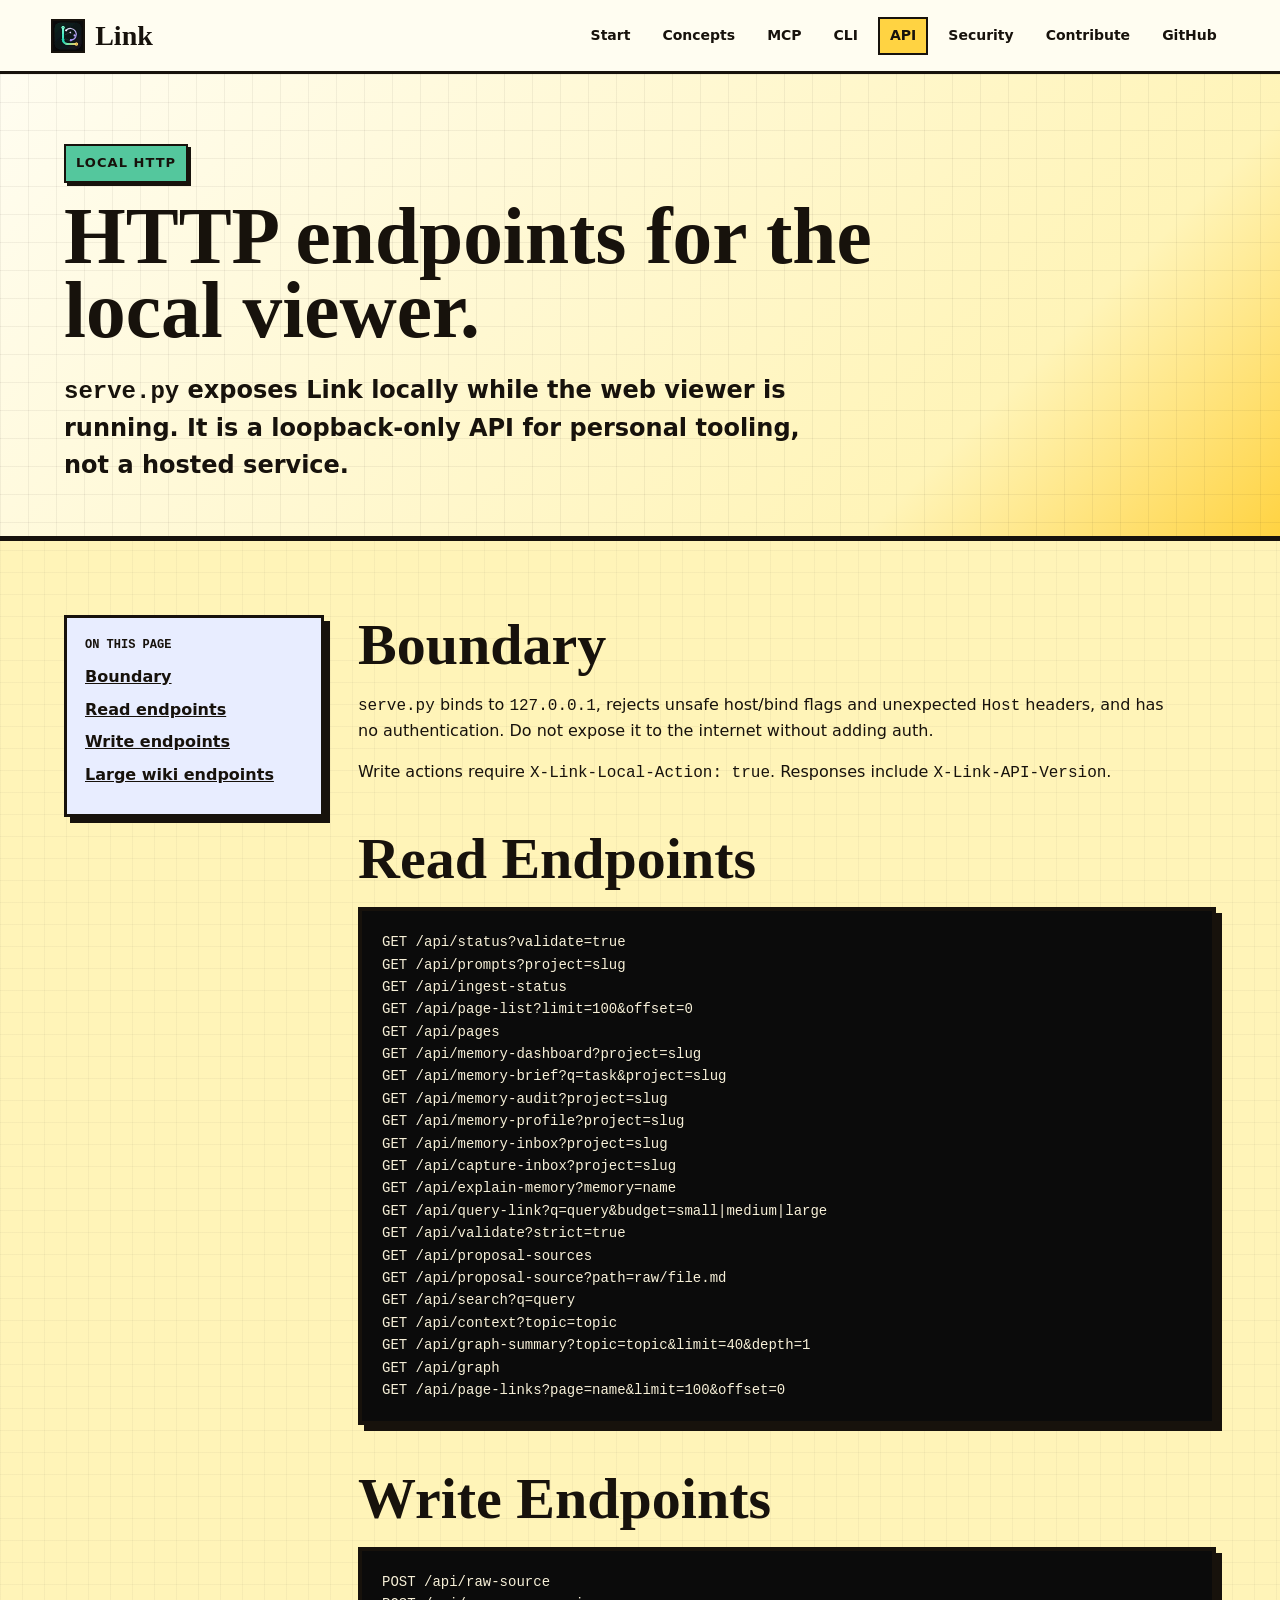
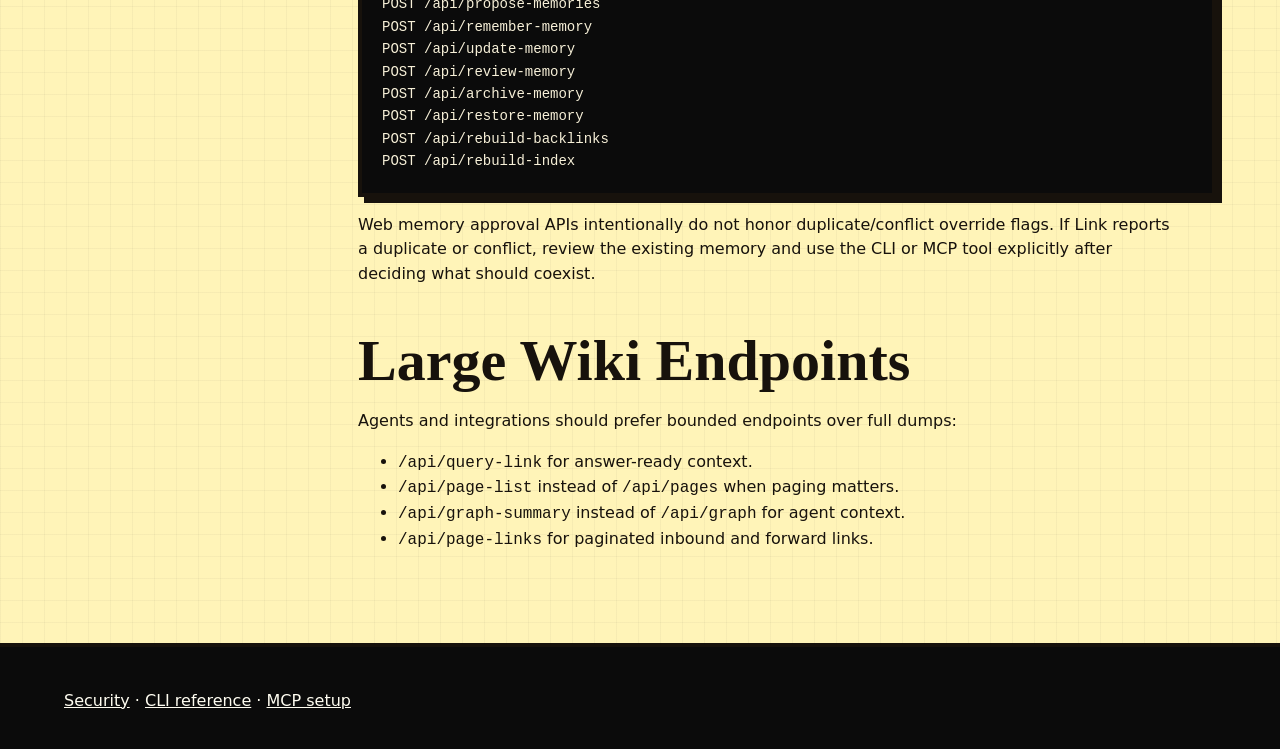
==== docs/api.html @ 71dd50f1 "Prefer numeric loopback URLs" ====
<!doctype html>
<html lang="en">
<head>
  <meta charset="utf-8">
  <meta name="viewport" content="width=device-width, initial-scale=1">
  <meta name="description" content="Link local HTTP API reference for status, ingest, query, memory, graph, validation, and maintenance endpoints.">
  <title>Link - HTTP API</title>
  <link rel="stylesheet" href="assets/site.css">
</head>
<body>
  <nav class="site-nav" aria-label="Main">
    <a class="brand" href="index.html"><img src="assets/logo.svg" alt="">Link</a>
    <div class="nav-links">
      <a href="getting-started.html">Start</a>
      <a href="concepts.html">Concepts</a>
      <a href="mcp.html">MCP</a>
      <a href="cli.html">CLI</a>
      <a href="api.html" aria-current="page">API</a>
      <a href="security.html">Security</a>
      <a href="contributing.html">Contribute</a>
      <a href="https://github.com/gowtham0992/link">GitHub</a>
    </div>
  </nav>

  <header class="page-hero">
    <div class="hero-inner">
      <span class="eyebrow">Local HTTP</span>
      <h1>HTTP endpoints for the local viewer.</h1>
      <p><code>serve.py</code> exposes Link locally while the web viewer is running. It is a loopback-only API for personal tooling, not a hosted service.</p>
    </div>
  </header>

  <main class="doc-section">
    <div class="section-inner doc-grid">
      <aside class="toc">
        <strong>On this page</strong>
        <a href="#boundary">Boundary</a>
        <a href="#read">Read endpoints</a>
        <a href="#write">Write endpoints</a>
        <a href="#large">Large wiki endpoints</a>
      </aside>
      <article class="doc-content">
        <h2 id="boundary">Boundary</h2>
        <p><code>serve.py</code> binds to <code>127.0.0.1</code>, rejects unsafe host/bind flags and unexpected <code>Host</code> headers, and has no authentication. Do not expose it to the internet without adding auth.</p>
        <p>Write actions require <code>X-Link-Local-Action: true</code>. Responses include <code>X-Link-API-Version</code>.</p>

        <h2 id="read">Read Endpoints</h2>
        <pre><code>GET /api/status?validate=true
GET /api/prompts?project=slug
GET /api/ingest-status
GET /api/page-list?limit=100&amp;offset=0
GET /api/pages
GET /api/memory-dashboard?project=slug
GET /api/memory-brief?q=task&amp;project=slug
GET /api/memory-audit?project=slug
GET /api/memory-profile?project=slug
GET /api/memory-inbox?project=slug
GET /api/capture-inbox?project=slug
GET /api/explain-memory?memory=name
GET /api/query-link?q=query&amp;budget=small|medium|large
GET /api/validate?strict=true
GET /api/proposal-sources
GET /api/proposal-source?path=raw/file.md
GET /api/search?q=query
GET /api/context?topic=topic
GET /api/graph-summary?topic=topic&amp;limit=40&amp;depth=1
GET /api/graph
GET /api/page-links?page=name&amp;limit=100&amp;offset=0</code></pre>

        <h2 id="write">Write Endpoints</h2>
        <pre><code>POST /api/raw-source
POST /api/propose-memories
POST /api/remember-memory
POST /api/update-memory
POST /api/review-memory
POST /api/archive-memory
POST /api/restore-memory
POST /api/rebuild-backlinks
POST /api/rebuild-index</code></pre>
        <p>Web memory approval APIs intentionally do not honor duplicate/conflict override flags. If Link reports a duplicate or conflict, review the existing memory and use the CLI or MCP tool explicitly after deciding what should coexist.</p>

        <h2 id="large">Large Wiki Endpoints</h2>
        <p>Agents and integrations should prefer bounded endpoints over full dumps:</p>
        <ul>
          <li><code>/api/query-link</code> for answer-ready context.</li>
          <li><code>/api/page-list</code> instead of <code>/api/pages</code> when paging matters.</li>
          <li><code>/api/graph-summary</code> instead of <code>/api/graph</code> for agent context.</li>
          <li><code>/api/page-links</code> for paginated inbound and forward links.</li>
        </ul>
      </article>
    </div>
  </main>

  <footer>
    <div class="section-inner"><a href="security.html">Security</a> · <a href="cli.html">CLI reference</a> · <a href="mcp.html">MCP setup</a></div>
  </footer>
</body>
</html>
---- docs/assets/site.css ----
:root {
  color-scheme: light;
  --paper: #fff4b8;
  --paper-2: #fffdf1;
  --ink: #17120c;
  --muted: #5f5549;
  --border: #17120c;
  --green: #54c79d;
  --blue: #5b8cff;
  --red: #ff6d5f;
  --purple: #a87cff;
  --yellow: #ffd342;
  --black: #0b0b0b;
  --shadow: 6px 6px 0 var(--border);
  font-family: ui-sans-serif, system-ui, -apple-system, BlinkMacSystemFont, "Segoe UI", sans-serif;
}

* { box-sizing: border-box; }
html { scroll-behavior: smooth; }
body {
  margin: 0;
  color: var(--ink);
  background:
    linear-gradient(rgba(23, 18, 12, 0.035) 1px, transparent 1px),
    linear-gradient(90deg, rgba(23, 18, 12, 0.035) 1px, transparent 1px),
    var(--paper);
  background-size: 22px 22px;
  line-height: 1.55;
}

a { color: inherit; }

.site-nav {
  position: sticky;
  z-index: 10;
  top: 0;
  display: flex;
  align-items: center;
  justify-content: space-between;
  gap: 24px;
  padding: 14px clamp(18px, 4vw, 54px);
  background: var(--paper-2);
  border-bottom: 3px solid var(--border);
}

.brand {
  display: flex;
  align-items: center;
  gap: 10px;
  font-family: Georgia, serif;
  font-size: 28px;
  font-weight: 800;
  letter-spacing: 0;
  text-decoration: none;
  white-space: nowrap;
}

.brand img {
  width: 34px;
  height: 34px;
  border: 2px solid var(--border);
  background: var(--black);
}

.nav-links {
  display: flex;
  align-items: center;
  flex-wrap: wrap;
  gap: 8px;
  color: var(--ink);
  font-size: 14px;
  font-weight: 800;
}

.nav-links a {
  padding: 6px 10px;
  border: 2px solid transparent;
  text-decoration: none;
}

.nav-links a:hover,
.nav-links a[aria-current="page"] {
  background: var(--yellow);
  border-color: var(--border);
}

.hero {
  position: relative;
  overflow: hidden;
  min-height: 88vh;
  display: grid;
  align-items: end;
  padding: 74px clamp(20px, 5vw, 72px) 46px;
  background:
    linear-gradient(rgba(23, 18, 12, 0.055) 1px, transparent 1px),
    linear-gradient(90deg, rgba(23, 18, 12, 0.055) 1px, transparent 1px),
    linear-gradient(135deg, #fff9d1 0%, #fff4b8 58%, #ffd342 100%);
  background-size: 28px 28px, 28px 28px, auto;
  border-bottom: 5px solid var(--border);
}

.hero-copy {
  position: relative;
  z-index: 1;
  max-width: 960px;
}

.page-hero {
  padding: 70px clamp(20px, 5vw, 72px) 52px;
  border-bottom: 5px solid var(--border);
  background:
    linear-gradient(rgba(23, 18, 12, 0.055) 1px, transparent 1px),
    linear-gradient(90deg, rgba(23, 18, 12, 0.055) 1px, transparent 1px),
    linear-gradient(135deg, #fffdf1 0%, #fff4b8 76%, #ffd342 100%);
  background-size: 28px 28px, 28px 28px, auto;
}

.hero-inner,
.section-inner {
  max-width: 1160px;
  margin: 0 auto;
}

.eyebrow,
.section-kicker {
  display: inline-flex;
  align-items: center;
  gap: 8px;
  margin: 0 0 16px;
  padding: 7px 10px;
  background: var(--green);
  border: 2px solid var(--border);
  color: var(--ink);
  font-size: 13px;
  font-weight: 900;
  text-transform: uppercase;
  letter-spacing: 0.08em;
  box-shadow: 3px 3px 0 var(--border);
}

.section-kicker {
  background: var(--black);
  color: var(--paper-2);
  font-family: "SFMono-Regular", Consolas, monospace;
  font-size: 12px;
}

h1,
h2 {
  margin: 0;
  font-family: Georgia, "Times New Roman", serif;
  letter-spacing: 0;
}

h1 {
  max-width: 900px;
  font-size: clamp(46px, 6.2vw, 84px);
  line-height: 0.94;
}

h2 {
  max-width: 820px;
  margin-bottom: 18px;
  font-size: clamp(32px, 5vw, 58px);
  line-height: 1.03;
}

h3 {
  margin: 0 0 10px;
  font-size: 19px;
}

.hero p,
.page-hero p {
  max-width: 760px;
  margin: 24px 0 0;
  color: var(--ink);
  font-size: clamp(18px, 2vw, 24px);
  font-weight: 650;
}

.lead {
  max-width: 780px;
  margin: 0;
  color: var(--muted);
  font-size: 19px;
  font-weight: 560;
}

.hero-notes,
.actions {
  display: flex;
  flex-wrap: wrap;
  gap: 8px;
  margin: 22px 0 0;
  padding: 0;
  list-style: none;
}

.hero-notes li,
.chip {
  padding: 7px 10px;
  background: var(--paper-2);
  border: 2px solid var(--border);
  font-family: "SFMono-Regular", Consolas, monospace;
  font-size: 13px;
  font-weight: 800;
}

.actions {
  gap: 12px;
  margin-top: 28px;
}

.button {
  display: inline-flex;
  align-items: center;
  justify-content: center;
  min-height: 46px;
  padding: 0 18px;
  border: 3px solid var(--border);
  background: var(--paper-2);
  color: var(--ink);
  text-decoration: none;
  font-weight: 900;
  box-shadow: 4px 4px 0 var(--border);
  transition: transform 120ms ease, box-shadow 120ms ease;
}

.button:hover {
  transform: translate(2px, 2px);
  box-shadow: 2px 2px 0 var(--border);
}

.button.primary {
  background: var(--yellow);
  border-color: var(--border);
  color: var(--ink);
}

main { background: transparent; }

section,
.doc-section {
  scroll-margin-top: 82px;
  padding: 74px clamp(20px, 5vw, 72px);
  border-bottom: 4px solid var(--border);
}

section:nth-child(2n),
.doc-section.alt { background: var(--paper-2); }

.grid {
  display: grid;
  grid-template-columns: repeat(3, minmax(0, 1fr));
  gap: 16px;
  margin-top: 34px;
}

.feature,
.panel {
  min-height: 198px;
  padding: 20px;
  border: 3px solid var(--border);
  background: var(--paper-2);
  box-shadow: var(--shadow);
}

.feature:nth-child(3n + 1) { background: #dff8ef; }
.feature:nth-child(3n + 2) { background: #e8edff; }
.feature:nth-child(3n + 3) { background: #ffe1dc; }

.feature p,
.panel p,
.panel li {
  color: var(--ink);
  font-size: 15px;
}

.flow {
  display: grid;
  grid-template-columns: 0.9fr 1.1fr;
  gap: 30px;
  align-items: center;
  margin-top: 34px;
}

.screenshot-row {
  display: grid;
  grid-template-columns: repeat(2, minmax(0, 1fr));
  gap: 22px;
  margin-top: 34px;
}

.flow img,
.screenshot-row img {
  width: 100%;
  display: block;
  border: 4px solid var(--border);
  background: var(--black);
  box-shadow: var(--shadow);
}

.screenshot-card {
  margin: 0;
  padding: 12px;
  border: 3px solid var(--border);
  background: var(--paper-2);
  box-shadow: var(--shadow);
}

.screenshot-card img {
  width: 100%;
  display: block;
  border-width: 3px;
  box-shadow: none;
}

figcaption {
  margin-top: 10px;
  font-family: "SFMono-Regular", Consolas, monospace;
  font-size: 12px;
  font-weight: 800;
  color: var(--muted);
}

pre {
  overflow-x: auto;
  margin: 0;
  padding: 20px;
  background: var(--black);
  border: 4px solid var(--border);
  color: #f7f0d8;
  font-size: 14px;
  line-height: 1.6;
  box-shadow: var(--shadow);
}

code { font-family: "SFMono-Regular", Consolas, monospace; }

.compare,
.doc-table {
  display: grid;
  grid-template-columns: repeat(4, minmax(0, 1fr));
  gap: 0;
  margin-top: 34px;
  border: 3px solid var(--border);
  background: var(--border);
  box-shadow: var(--shadow);
}

.compare div,
.doc-table div {
  background: var(--paper-2);
  padding: 18px;
  border-right: 2px solid var(--border);
}

.compare div:last-child,
.doc-table div:last-child { border-right: 0; }

.compare strong,
.doc-table strong {
  display: block;
  margin-bottom: 8px;
  color: var(--red);
  font-family: "SFMono-Regular", Consolas, monospace;
  text-transform: uppercase;
  font-size: 12px;
}

.doc-grid {
  display: grid;
  grid-template-columns: minmax(0, 260px) minmax(0, 1fr);
  gap: 34px;
  align-items: start;
}

.toc {
  position: sticky;
  top: 92px;
  padding: 18px;
  border: 3px solid var(--border);
  background: #e8edff;
  box-shadow: var(--shadow);
}

.toc strong {
  display: block;
  margin-bottom: 10px;
  font-family: "SFMono-Regular", Consolas, monospace;
  font-size: 12px;
  text-transform: uppercase;
}

.toc a {
  display: block;
  margin: 8px 0;
  font-weight: 800;
}

.doc-content {
  min-width: 0;
}

.doc-content h2 {
  margin-top: 44px;
}

.doc-content h2:first-child {
  margin-top: 0;
}

.doc-content p,
.doc-content li {
  max-width: 820px;
}

.callout {
  margin: 24px 0;
  padding: 18px;
  border: 3px solid var(--border);
  background: #dff8ef;
  box-shadow: var(--shadow);
}

.callout strong {
  display: block;
  margin-bottom: 6px;
}

footer {
  padding: 42px clamp(20px, 5vw, 72px);
  color: var(--paper-2);
  background: var(--black);
}

footer a {
  color: var(--paper-2);
}

@media (max-width: 920px) {
  .doc-grid,
  .grid,
  .flow,
  .screenshot-row,
  .compare,
  .doc-table {
    grid-template-columns: 1fr;
  }

  .toc {
    position: static;
  }

  .compare div,
  .doc-table div {
    border-right: 0;
    border-bottom: 2px solid var(--border);
  }

  .compare div:last-child,
  .doc-table div:last-child {
    border-bottom: 0;
  }
}

@media (max-width: 820px) {
  .site-nav {
    position: static;
    align-items: flex-start;
    flex-direction: column;
  }

  .nav-links { gap: 6px; }

  .hero {
    min-height: 78vh;
    padding-top: 48px;
    background:
      linear-gradient(rgba(23, 18, 12, 0.055) 1px, transparent 1px),
      linear-gradient(90deg, rgba(23, 18, 12, 0.055) 1px, transparent 1px),
      linear-gradient(135deg, #fff9d1 0%, #fff4b8 68%, #ffd342 100%);
    background-size: 26px 26px, 26px 26px, auto;
  }
}
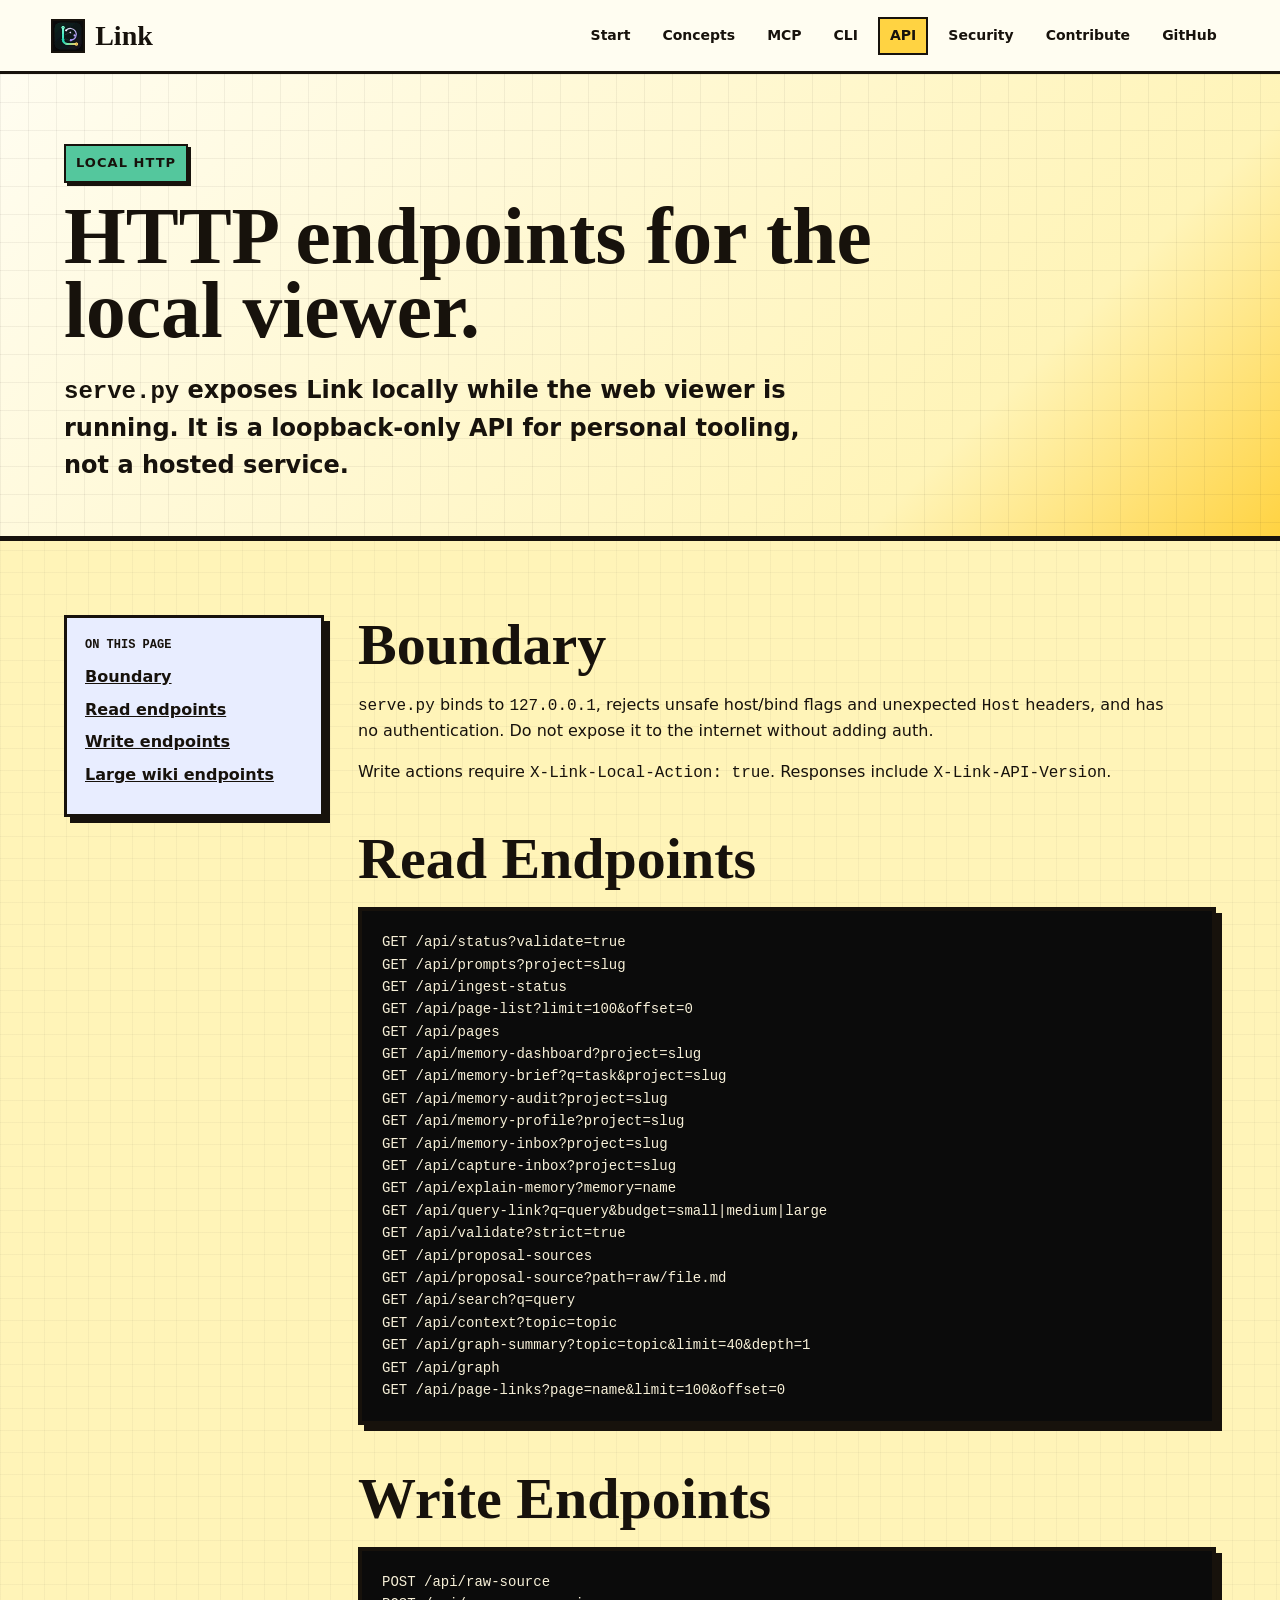
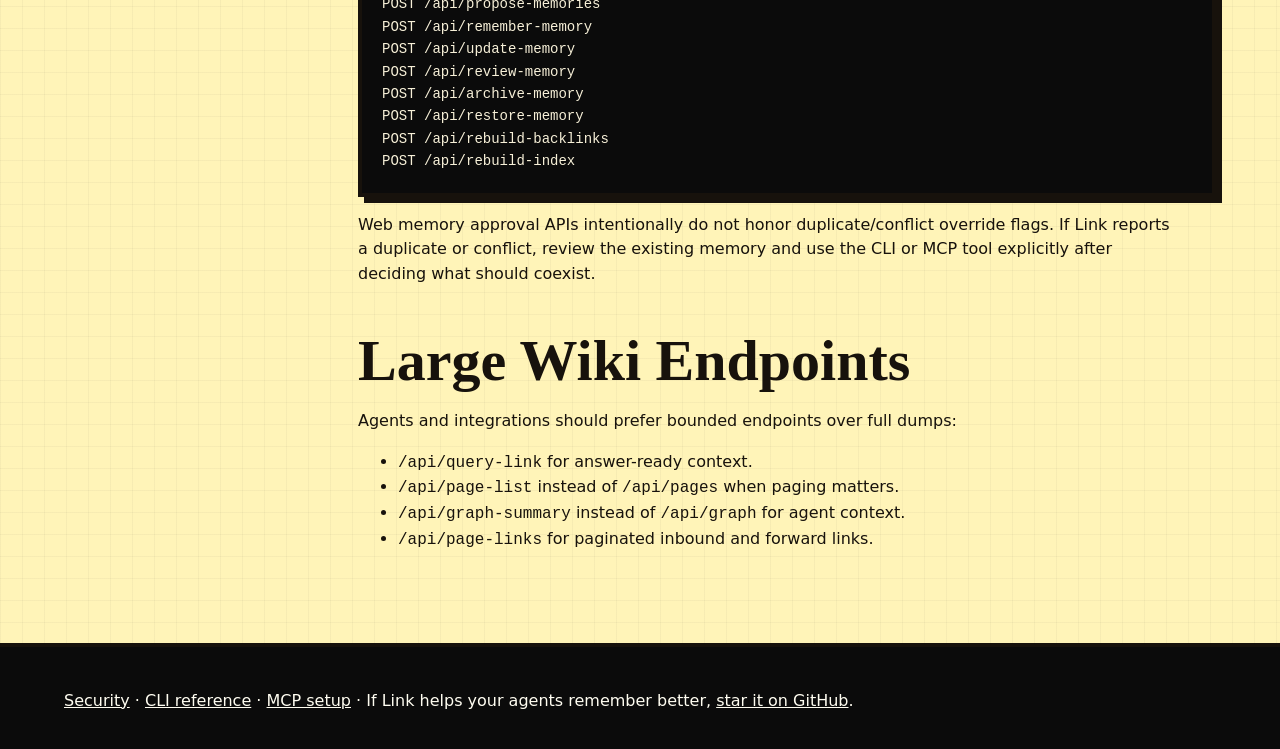
==== commit c3f24bb9: "Add tasteful GitHub star prompts" ====
--- a/docs/api.html
+++ b/docs/api.html
@@ -92,7 +92,7 @@
   </main>
 
   <footer>
-    <div class="section-inner"><a href="security.html">Security</a> · <a href="cli.html">CLI reference</a> · <a href="mcp.html">MCP setup</a></div>
+    <div class="section-inner"><a href="security.html">Security</a> · <a href="cli.html">CLI reference</a> · <a href="mcp.html">MCP setup</a> · If Link helps your agents remember better, <a href="https://github.com/gowtham0992/link">star it on GitHub</a>.</div>
   </footer>
 </body>
 </html>
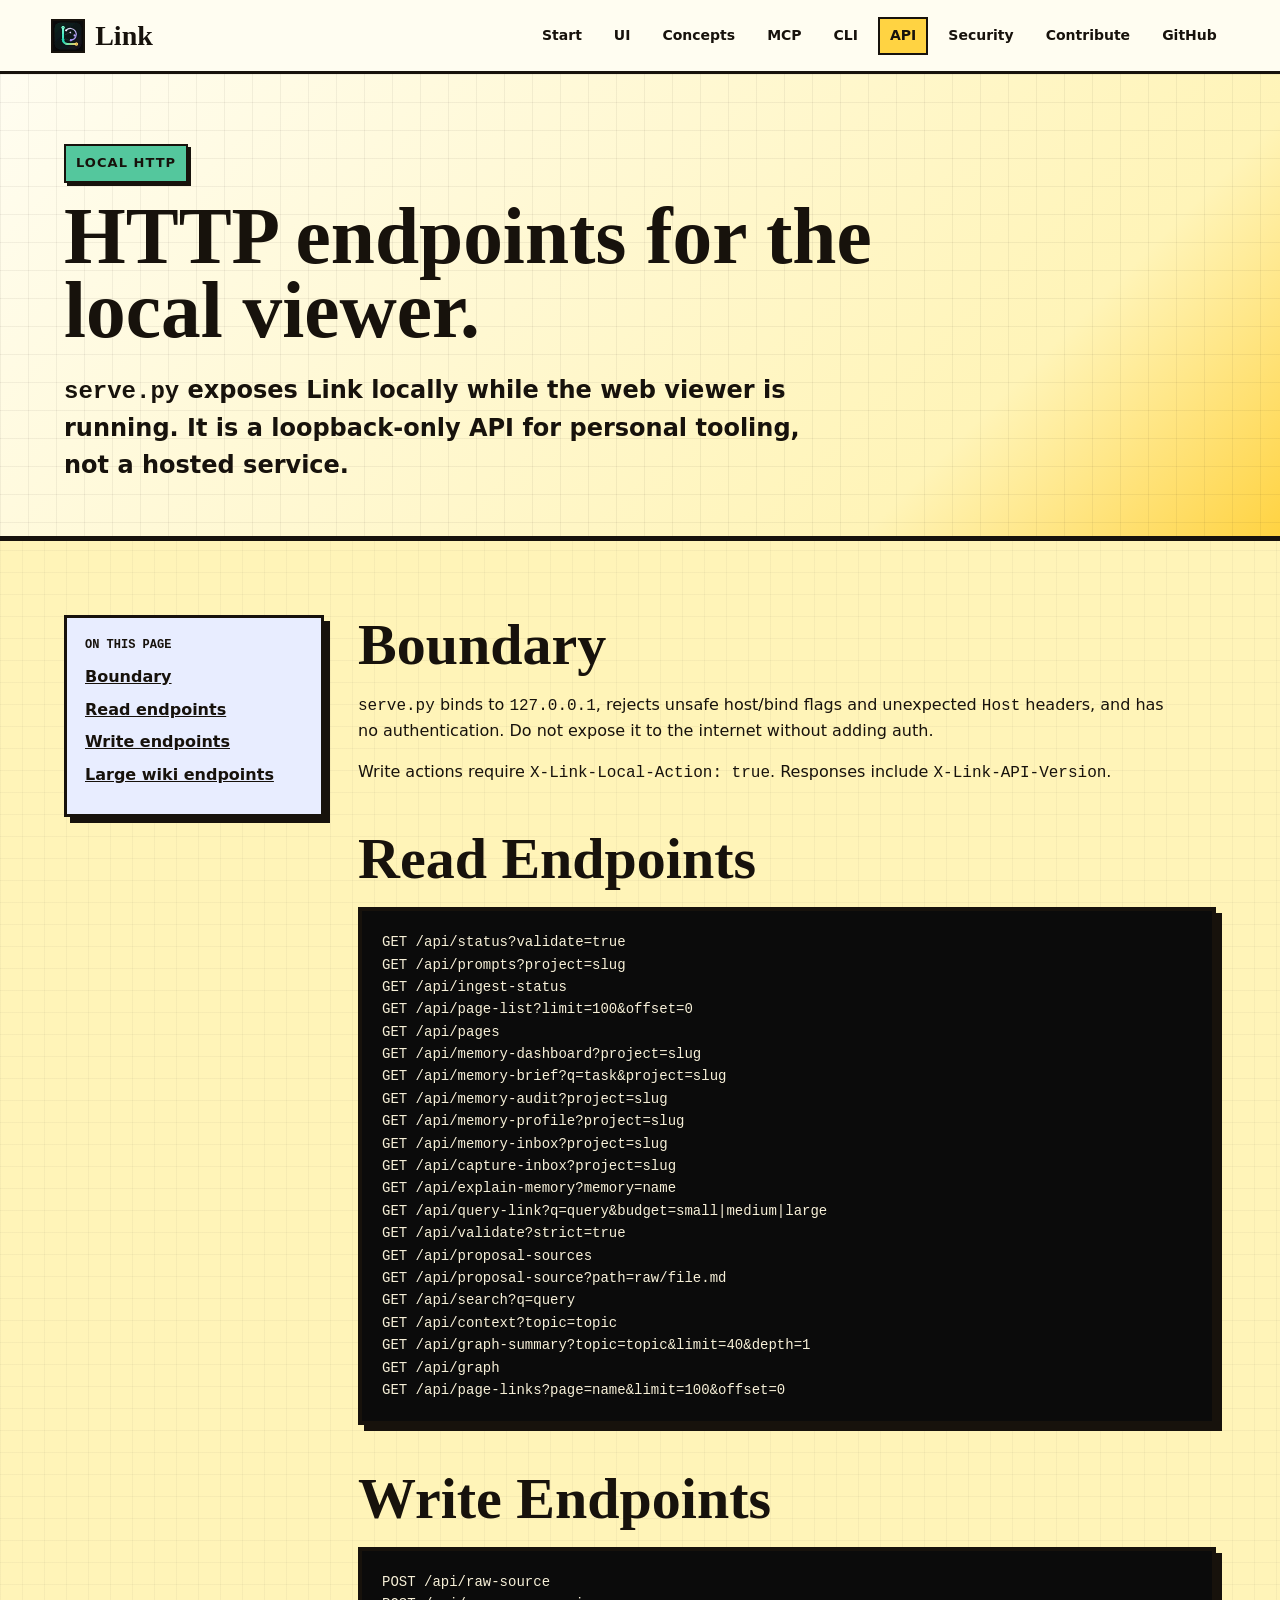
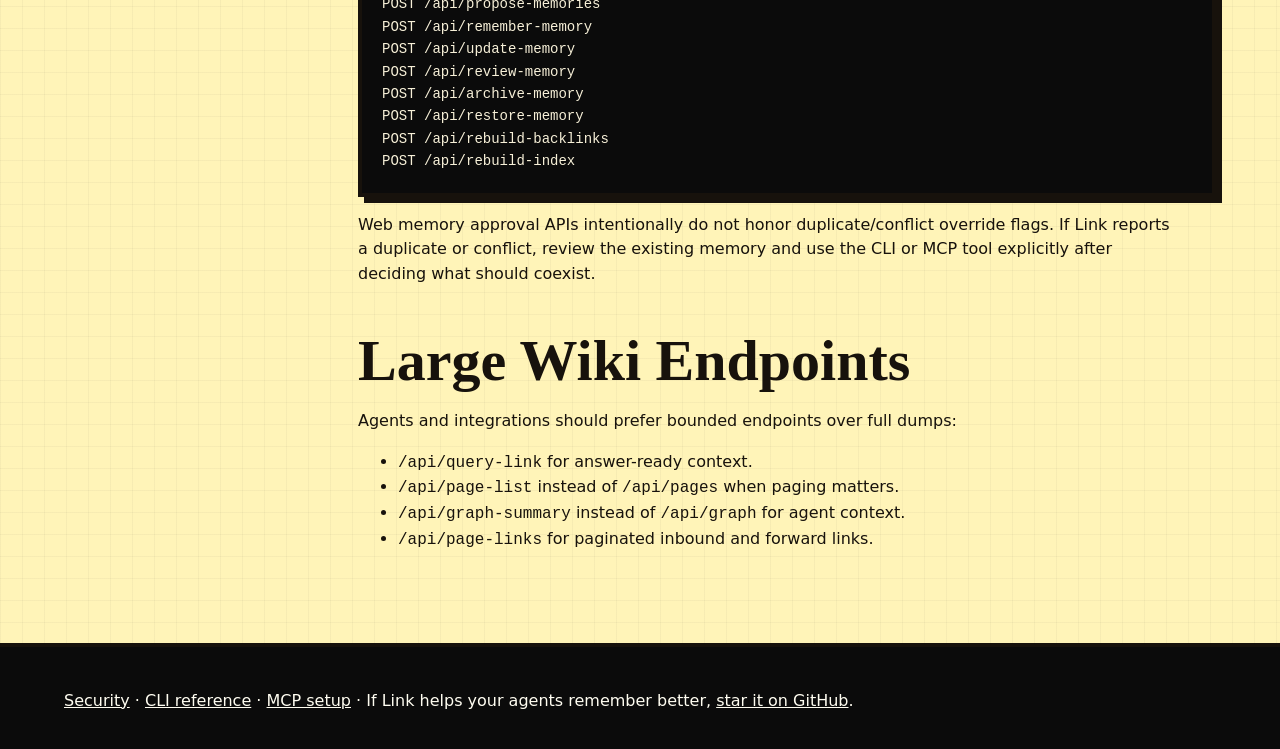
==== commit d170eb20: "Polish product docs and walkthrough media" ====
--- a/docs/api.html
+++ b/docs/api.html
@@ -12,6 +12,7 @@
     <a class="brand" href="index.html"><img src="assets/logo.svg" alt="">Link</a>
     <div class="nav-links">
       <a href="getting-started.html">Start</a>
+      <a href="ui.html">UI</a>
       <a href="concepts.html">Concepts</a>
       <a href="mcp.html">MCP</a>
       <a href="cli.html">CLI</a>
--- a/docs/assets/site.css
+++ b/docs/assets/site.css
@@ -257,6 +257,10 @@
   margin-top: 34px;
 }
 
+.grid.two-up {
+  grid-template-columns: repeat(2, minmax(0, 1fr));
+}
+
 .feature,
 .panel {
   min-height: 198px;
@@ -292,6 +296,37 @@
   margin-top: 34px;
 }
 
+.media-grid {
+  display: grid;
+  grid-template-columns: repeat(3, minmax(0, 1fr));
+  gap: 20px;
+  margin-top: 34px;
+}
+
+.media-card {
+  padding: 12px;
+  border: 3px solid var(--border);
+  background: var(--paper-2);
+  box-shadow: var(--shadow);
+}
+
+.media-card img {
+  width: 100%;
+  display: block;
+  border: 3px solid var(--border);
+  background: var(--black);
+}
+
+.media-card h3 {
+  margin: 16px 8px 8px;
+}
+
+.media-card p {
+  margin: 0 8px 10px;
+  color: var(--ink);
+  font-size: 15px;
+}
+
 .flow img,
 .screenshot-row img {
   width: 100%;
@@ -307,6 +342,7 @@
   border: 3px solid var(--border);
   background: var(--paper-2);
   box-shadow: var(--shadow);
+  overflow: hidden;
 }
 
 .screenshot-card img {
@@ -314,6 +350,15 @@
   display: block;
   border-width: 3px;
   box-shadow: none;
+}
+
+.media-wide {
+  max-width: 900px;
+  margin: 0 0 28px;
+}
+
+.doc-content > .screenshot-card {
+  max-width: 900px;
 }
 
 figcaption {
@@ -442,8 +487,10 @@
 @media (max-width: 920px) {
   .doc-grid,
   .grid,
+  .grid.two-up,
   .flow,
   .screenshot-row,
+  .media-grid,
   .compare,
   .doc-table {
     grid-template-columns: 1fr;
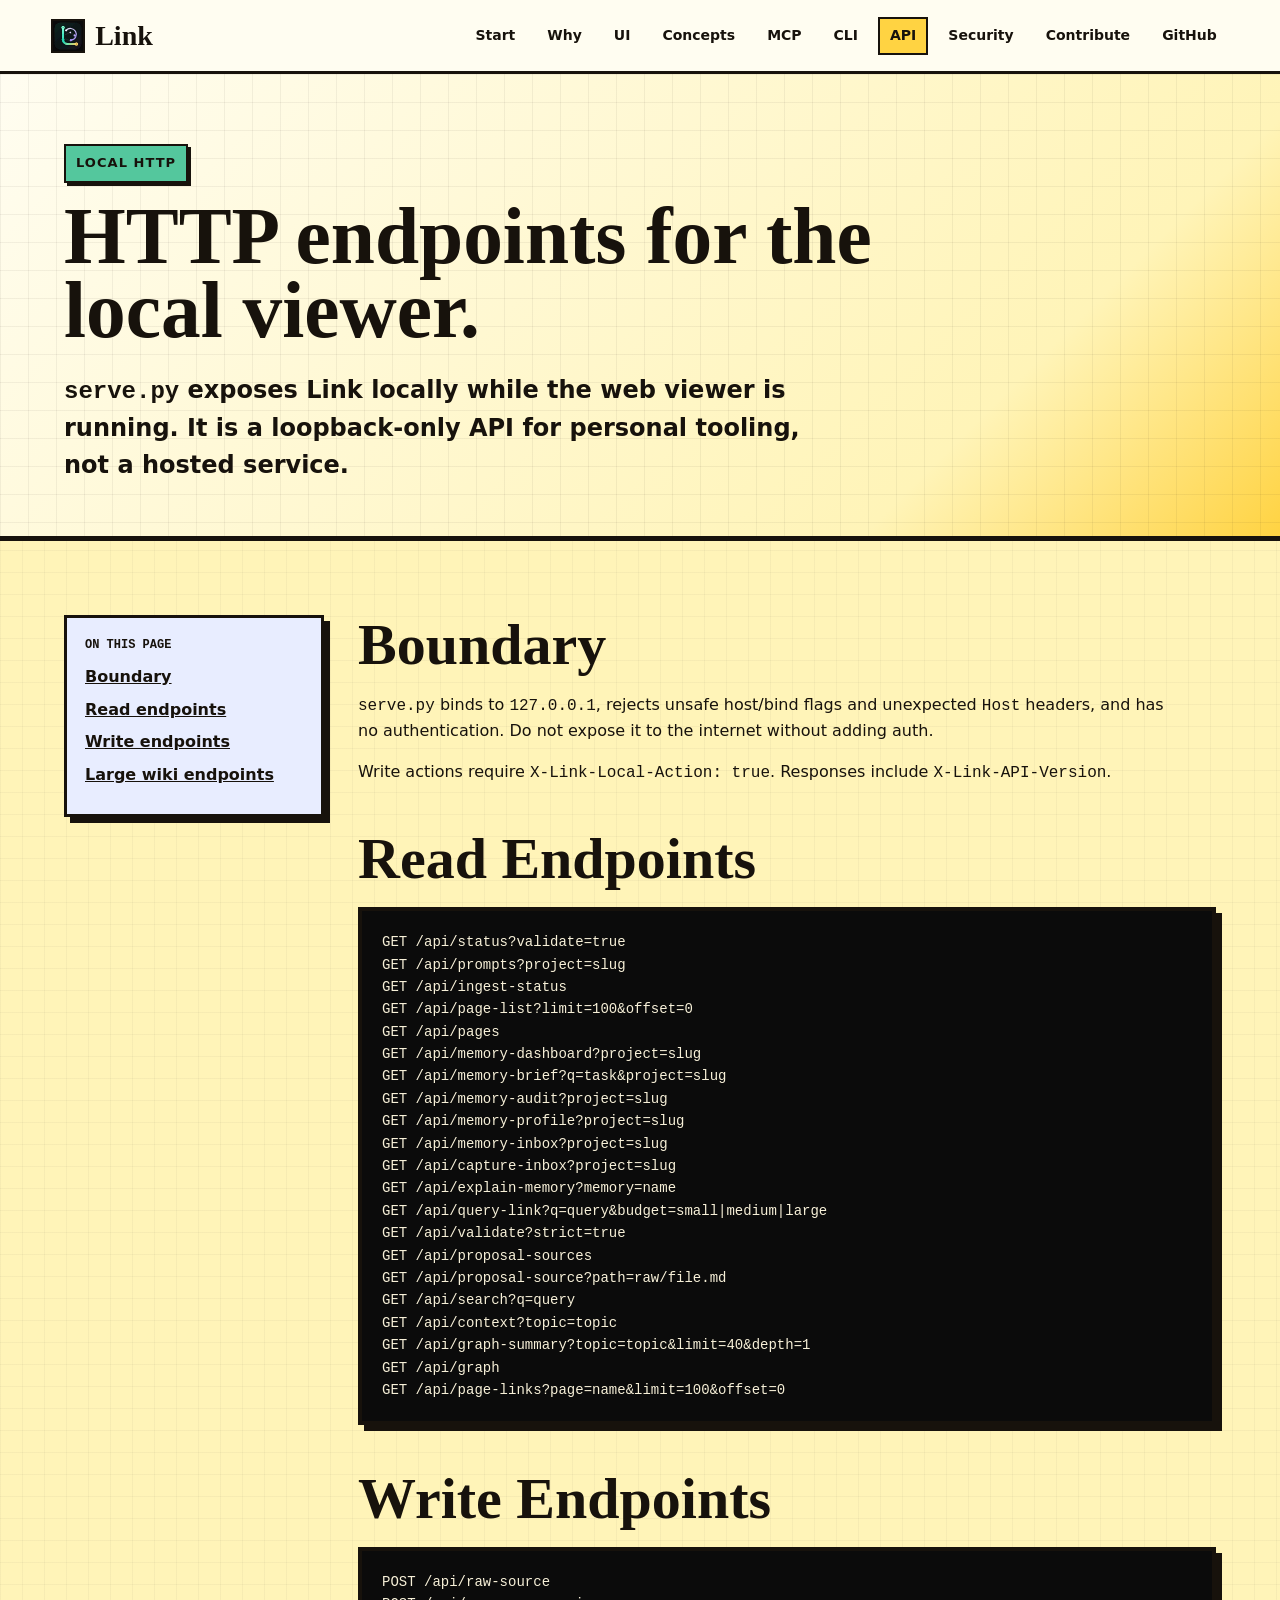
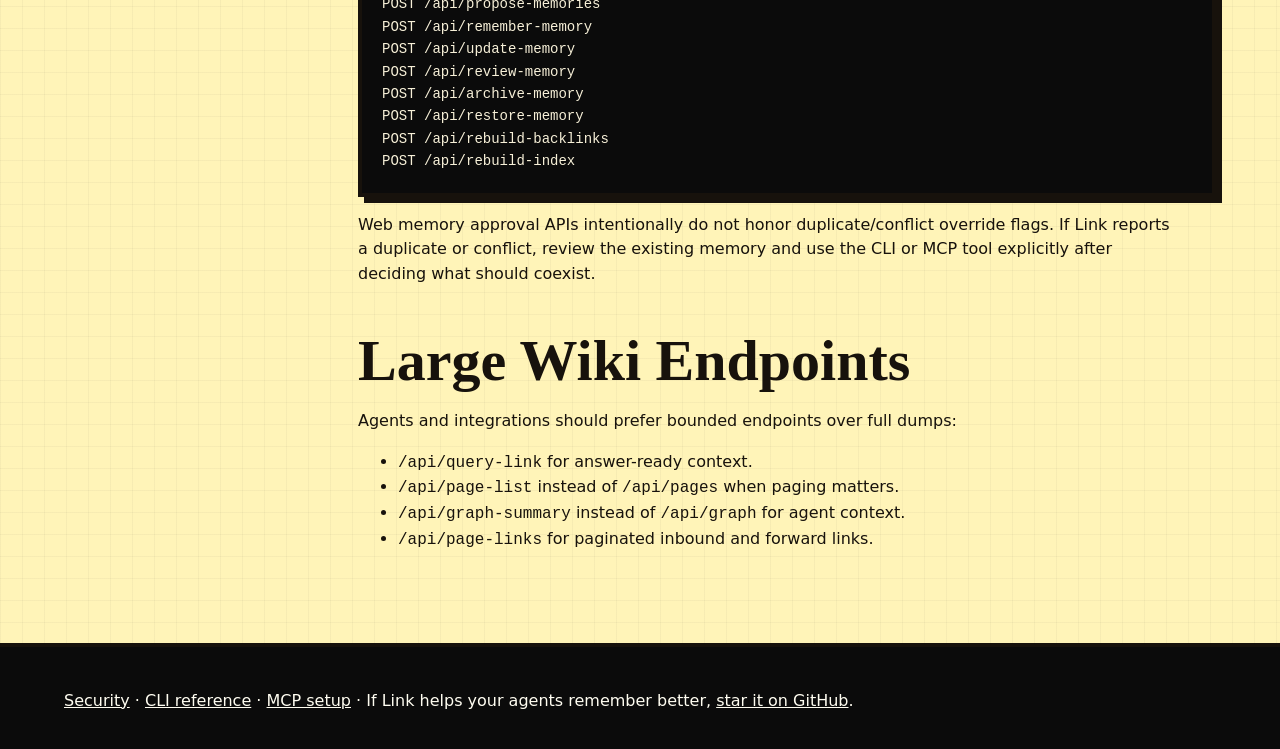
==== commit 09cb4031: "Add release positioning and safety polish" ====
--- a/docs/api.html
+++ b/docs/api.html
@@ -12,6 +12,7 @@
     <a class="brand" href="index.html"><img src="assets/logo.svg" alt="">Link</a>
     <div class="nav-links">
       <a href="getting-started.html">Start</a>
+      <a href="why-link.html">Why</a>
       <a href="ui.html">UI</a>
       <a href="concepts.html">Concepts</a>
       <a href="mcp.html">MCP</a>
--- a/docs/assets/site.css
+++ b/docs/assets/site.css
@@ -384,7 +384,8 @@
 code { font-family: "SFMono-Regular", Consolas, monospace; }
 
 .compare,
-.doc-table {
+.doc-table,
+.choice-table {
   display: grid;
   grid-template-columns: repeat(4, minmax(0, 1fr));
   gap: 0;
@@ -395,7 +396,8 @@
 }
 
 .compare div,
-.doc-table div {
+.doc-table div,
+.choice-table div {
   background: var(--paper-2);
   padding: 18px;
   border-right: 2px solid var(--border);
@@ -405,13 +407,47 @@
 .doc-table div:last-child { border-right: 0; }
 
 .compare strong,
-.doc-table strong {
+.doc-table strong,
+.choice-table strong {
   display: block;
   margin-bottom: 8px;
   color: var(--red);
   font-family: "SFMono-Regular", Consolas, monospace;
   text-transform: uppercase;
   font-size: 12px;
+}
+
+.choice-table {
+  grid-template-columns: 1fr;
+}
+
+.choice-table div {
+  display: grid;
+  grid-template-columns: 0.75fr 1fr 1fr;
+  gap: 0;
+  padding: 0;
+  border-right: 0;
+  border-bottom: 2px solid var(--border);
+}
+
+.choice-table div:last-child {
+  border-bottom: 0;
+}
+
+.choice-table span,
+.choice-table strong {
+  margin: 0;
+  padding: 16px;
+  border-right: 2px solid var(--border);
+}
+
+.choice-table span:last-child,
+.choice-table strong:last-child {
+  border-right: 0;
+}
+
+.choice-table span:first-child {
+  font-weight: 900;
 }
 
 .doc-grid {
@@ -492,7 +528,9 @@
   .screenshot-row,
   .media-grid,
   .compare,
-  .doc-table {
+  .doc-table,
+  .choice-table,
+  .choice-table div {
     grid-template-columns: 1fr;
   }
 
@@ -508,6 +546,17 @@
 
   .compare div:last-child,
   .doc-table div:last-child {
+    border-bottom: 0;
+  }
+
+  .choice-table span,
+  .choice-table strong {
+    border-right: 0;
+    border-bottom: 2px solid var(--border);
+  }
+
+  .choice-table span:last-child,
+  .choice-table strong:last-child {
     border-bottom: 0;
   }
 }
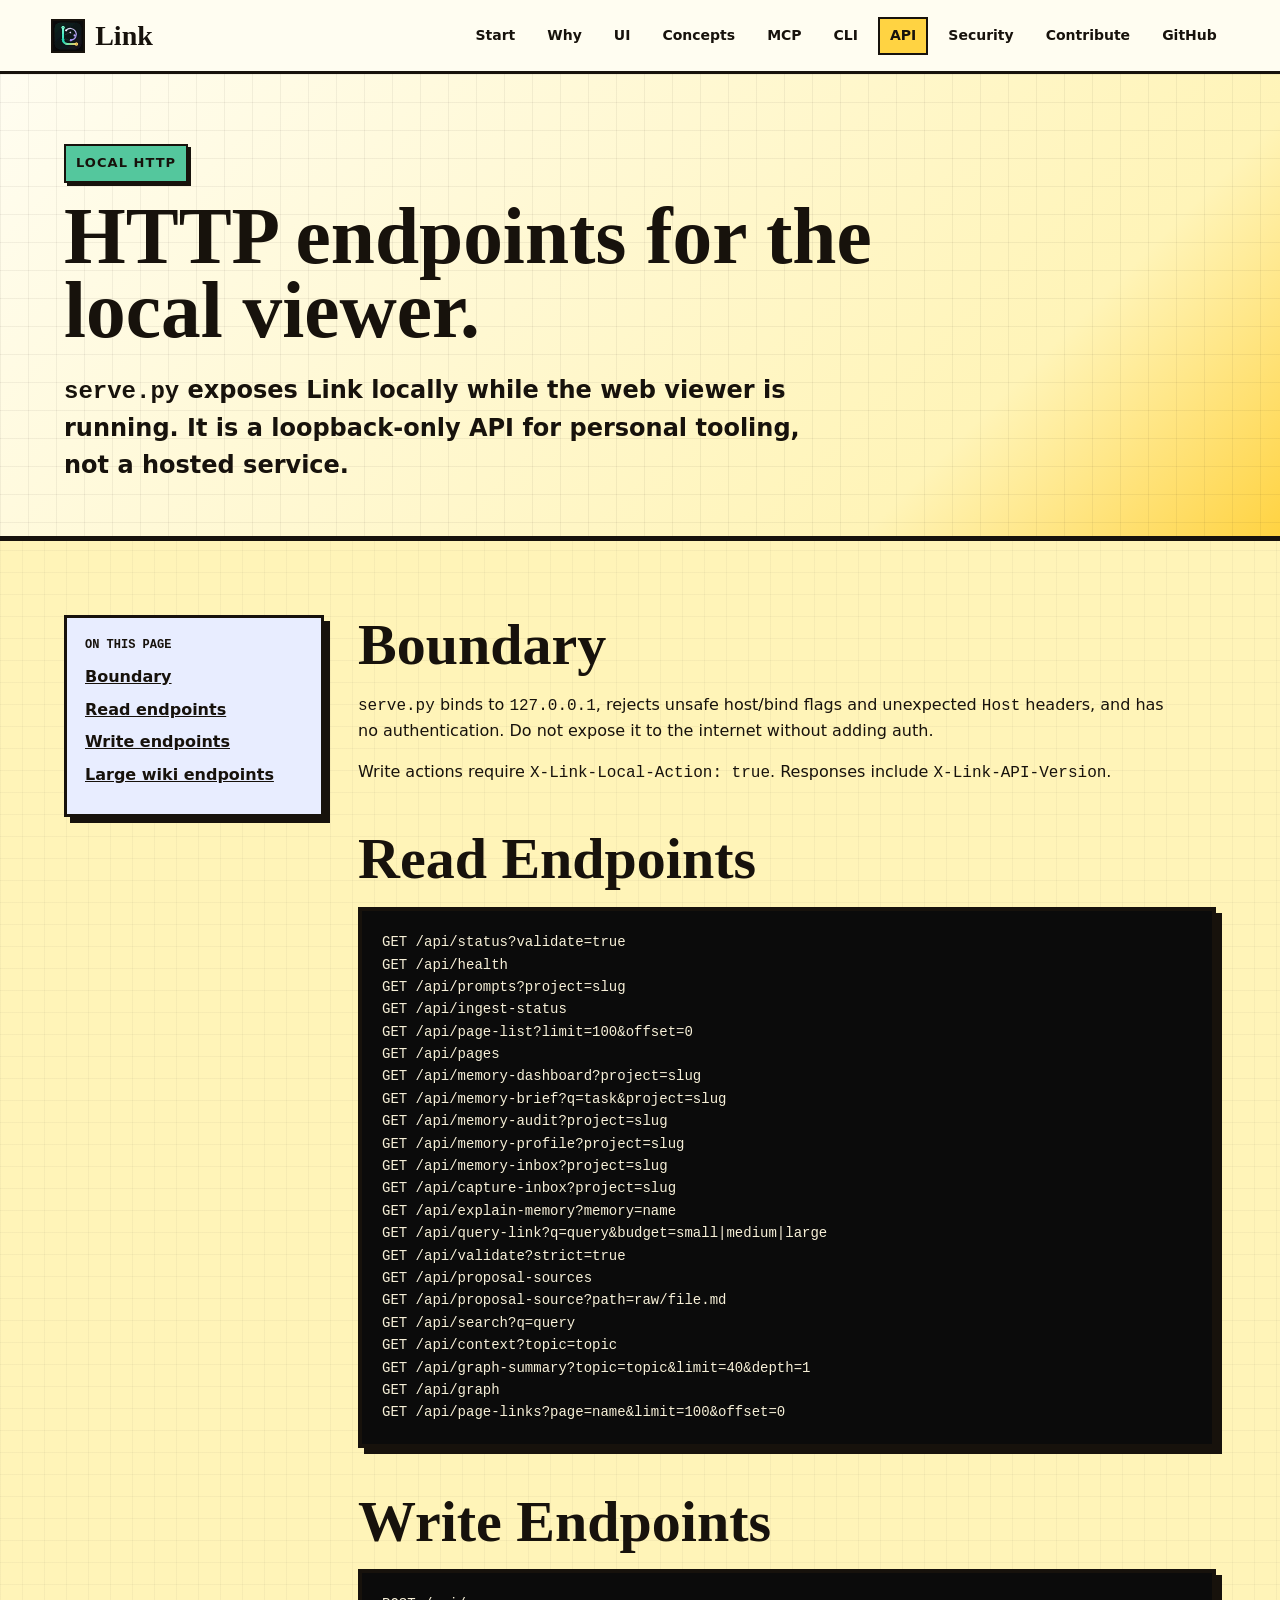
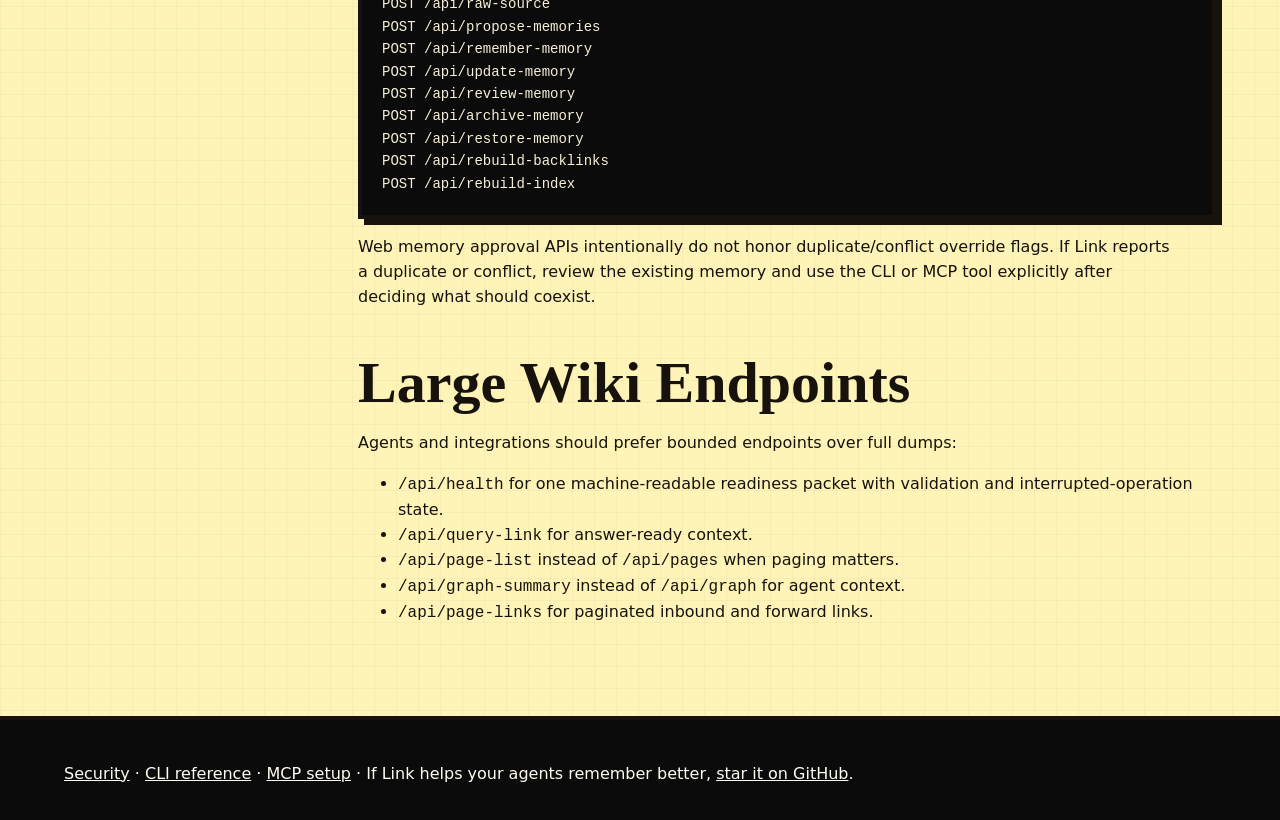
==== commit 4f7c830b: "Add machine-readable health endpoint" ====
--- a/docs/api.html
+++ b/docs/api.html
@@ -48,6 +48,7 @@
 
         <h2 id="read">Read Endpoints</h2>
         <pre><code>GET /api/status?validate=true
+GET /api/health
 GET /api/prompts?project=slug
 GET /api/ingest-status
 GET /api/page-list?limit=100&amp;offset=0
@@ -84,6 +85,7 @@
         <h2 id="large">Large Wiki Endpoints</h2>
         <p>Agents and integrations should prefer bounded endpoints over full dumps:</p>
         <ul>
+          <li><code>/api/health</code> for one machine-readable readiness packet with validation and interrupted-operation state.</li>
           <li><code>/api/query-link</code> for answer-ready context.</li>
           <li><code>/api/page-list</code> instead of <code>/api/pages</code> when paging matters.</li>
           <li><code>/api/graph-summary</code> instead of <code>/api/graph</code> for agent context.</li>
--- a/docs/assets/site.css
+++ b/docs/assets/site.css
@@ -345,6 +345,21 @@
   overflow: hidden;
 }
 
+.architecture-card {
+  margin: 34px 0 0;
+  padding: 12px;
+  border: 3px solid var(--border);
+  background: var(--paper-2);
+  box-shadow: var(--shadow);
+}
+
+.architecture-card img {
+  display: block;
+  width: 100%;
+  border: 3px solid var(--border);
+  background: var(--paper);
+}
+
 .screenshot-card img {
   width: 100%;
   display: block;
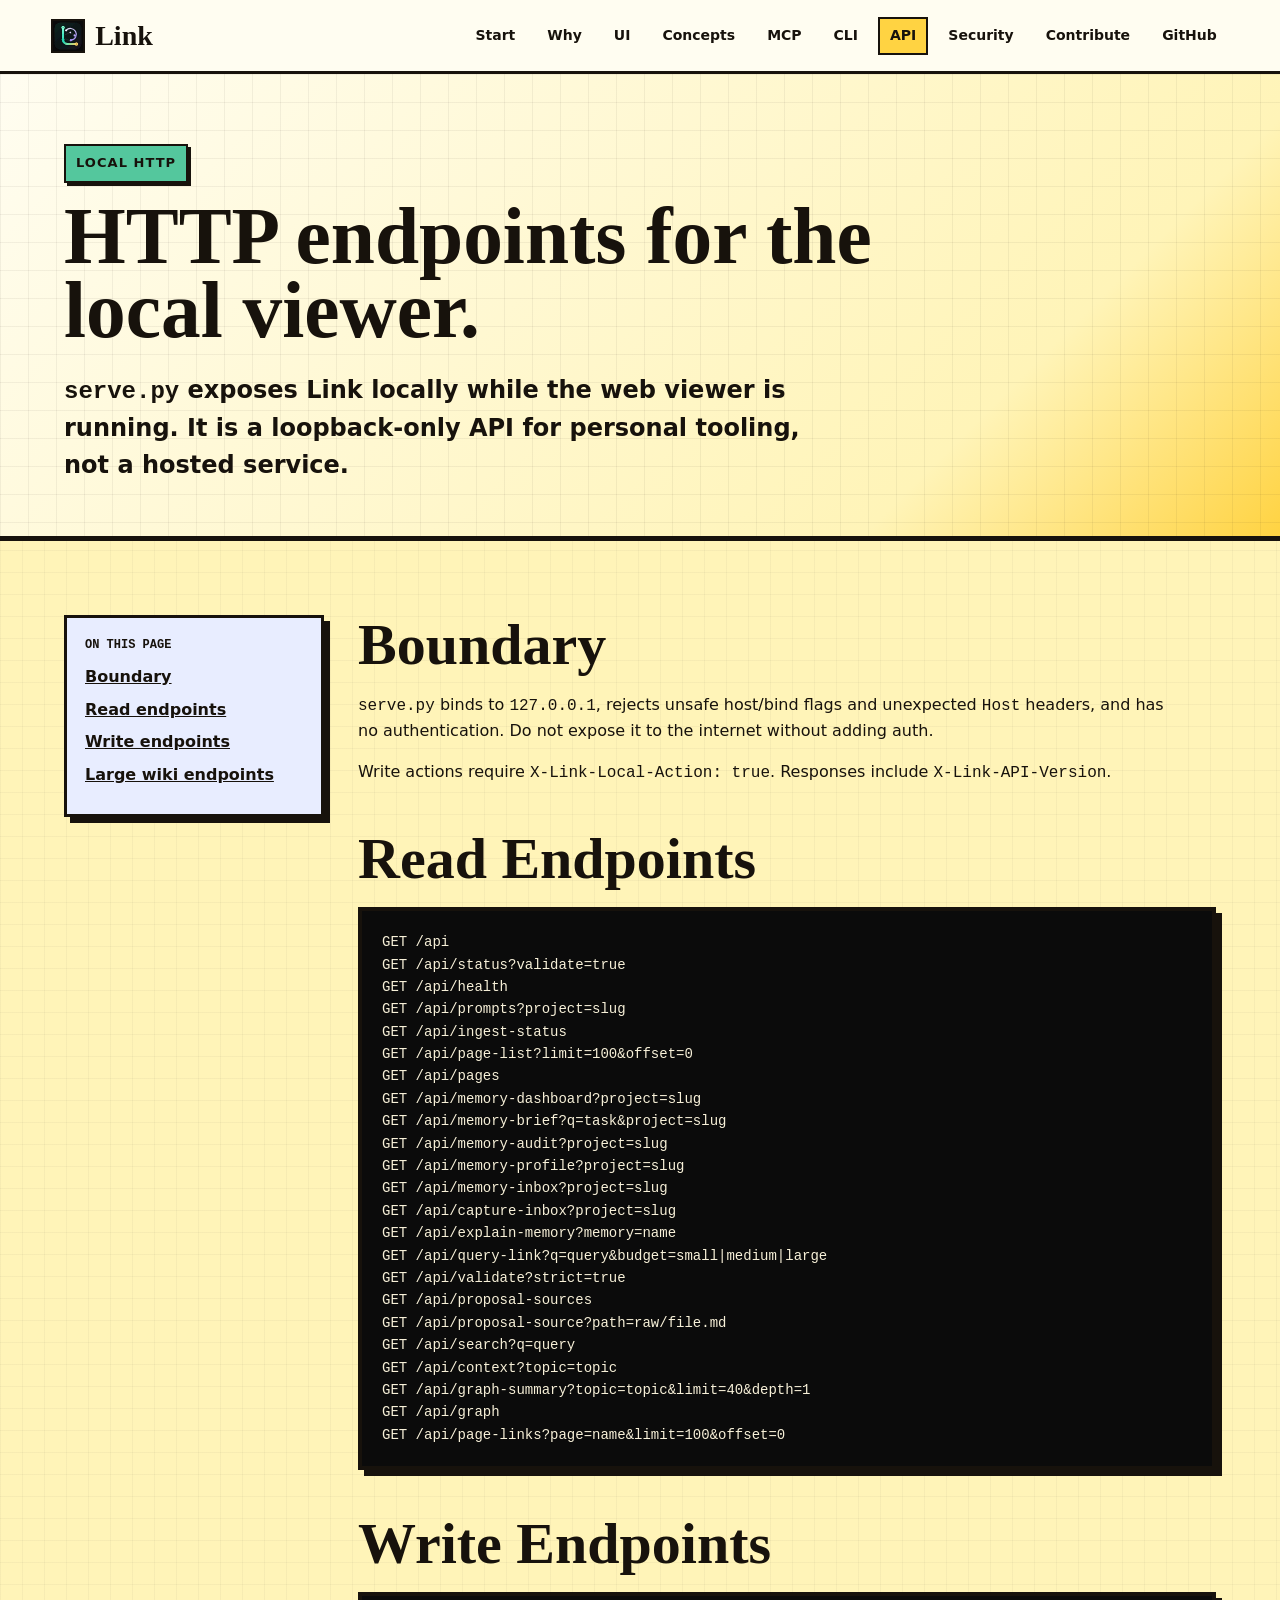
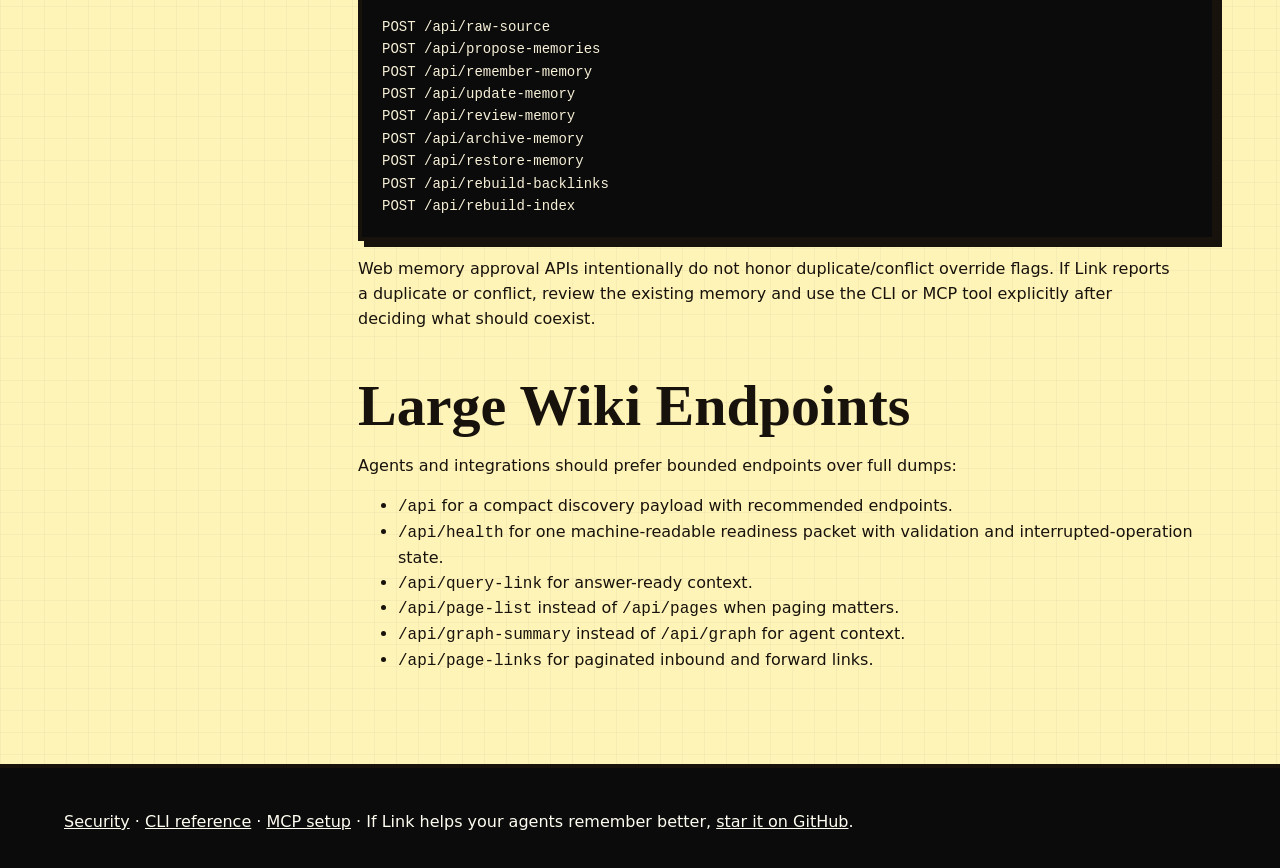
==== commit b5c074f1: "Add local API discovery endpoint" ====
--- a/docs/api.html
+++ b/docs/api.html
@@ -47,7 +47,8 @@
         <p>Write actions require <code>X-Link-Local-Action: true</code>. Responses include <code>X-Link-API-Version</code>.</p>
 
         <h2 id="read">Read Endpoints</h2>
-        <pre><code>GET /api/status?validate=true
+        <pre><code>GET /api
+GET /api/status?validate=true
 GET /api/health
 GET /api/prompts?project=slug
 GET /api/ingest-status
@@ -85,6 +86,7 @@
         <h2 id="large">Large Wiki Endpoints</h2>
         <p>Agents and integrations should prefer bounded endpoints over full dumps:</p>
         <ul>
+          <li><code>/api</code> for a compact discovery payload with recommended endpoints.</li>
           <li><code>/api/health</code> for one machine-readable readiness packet with validation and interrupted-operation state.</li>
           <li><code>/api/query-link</code> for answer-ready context.</li>
           <li><code>/api/page-list</code> instead of <code>/api/pages</code> when paging matters.</li>
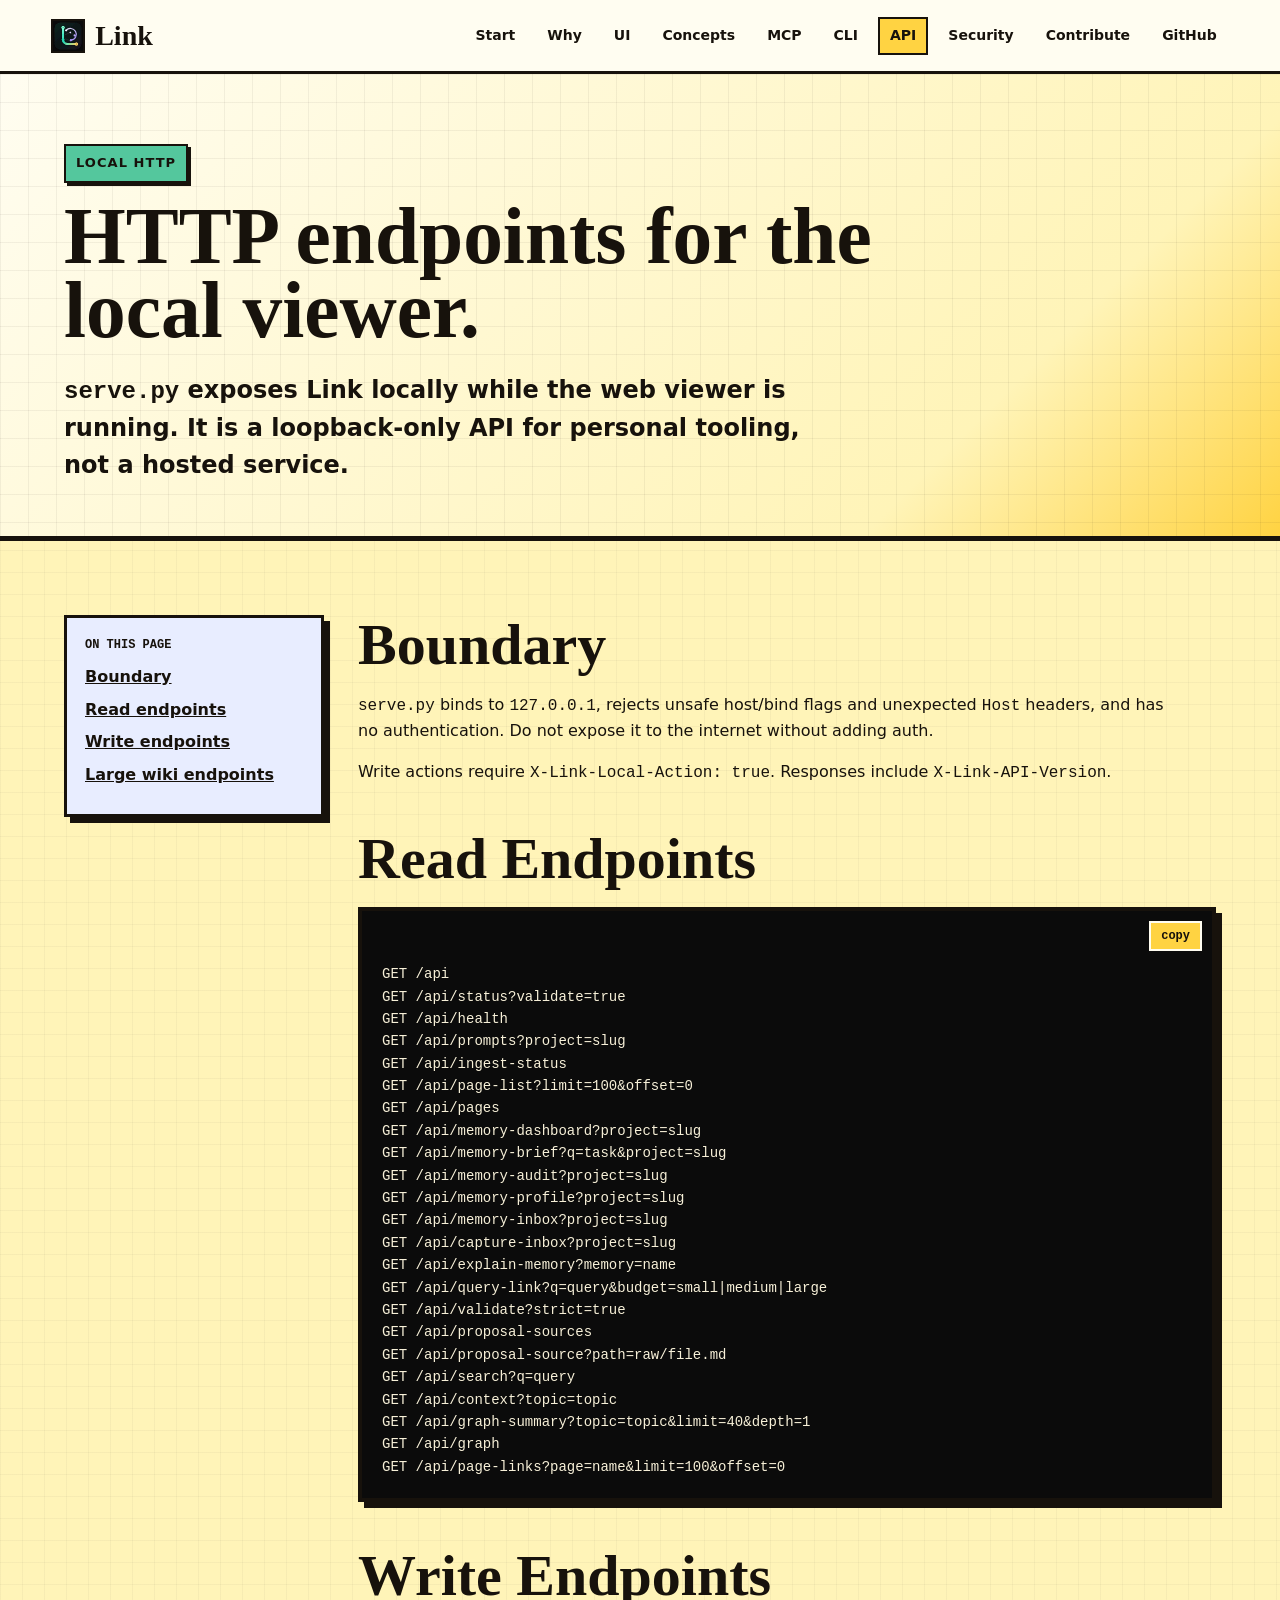
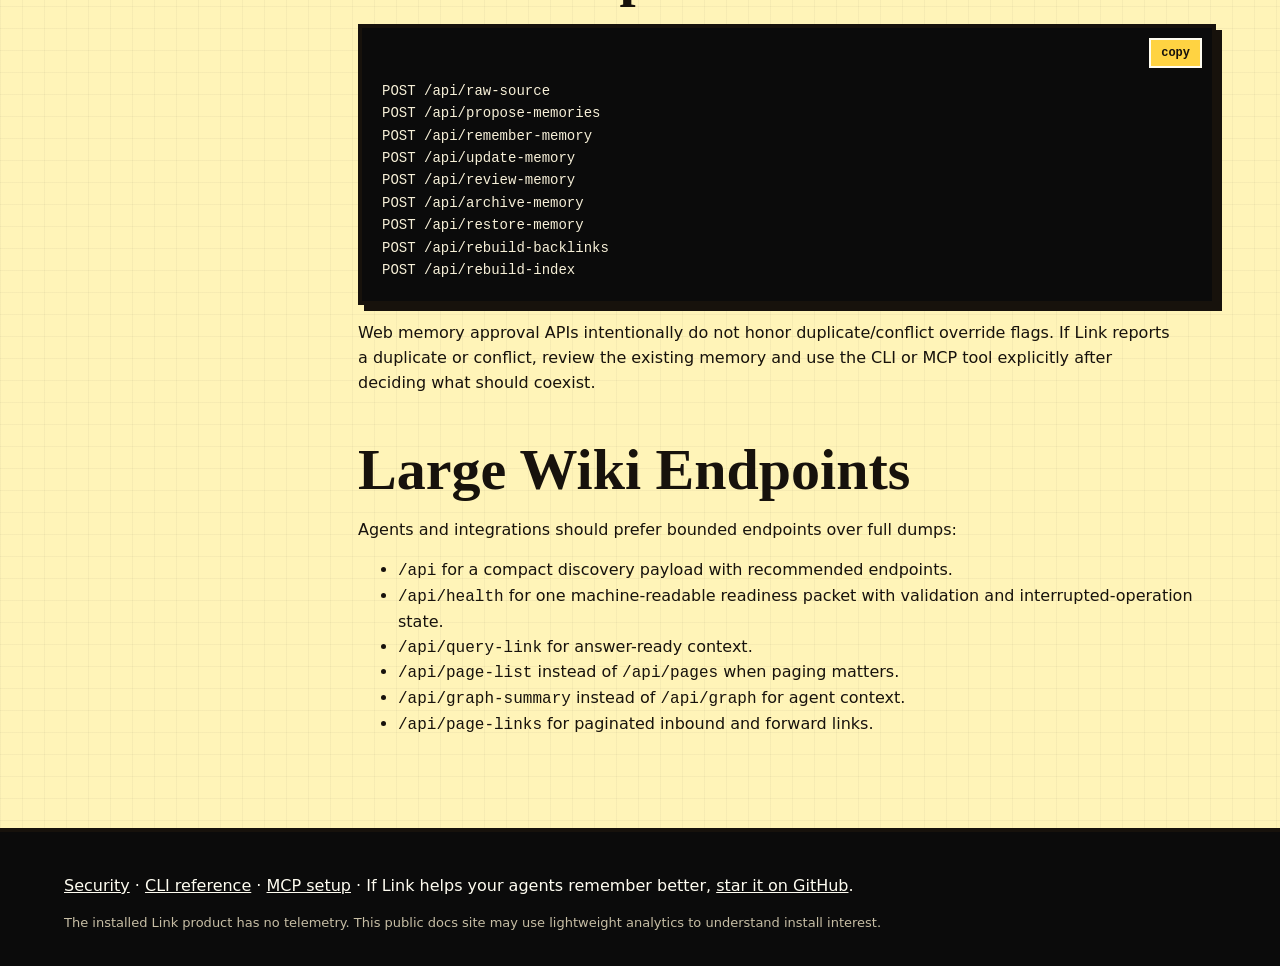
==== commit f0639d30: "Add privacy-safe docs analytics" ====
--- a/docs/api.html
+++ b/docs/api.html
@@ -6,6 +6,14 @@
   <meta name="description" content="Link local HTTP API reference for status, ingest, query, memory, graph, validation, and maintenance endpoints.">
   <title>Link - HTTP API</title>
   <link rel="stylesheet" href="assets/site.css">
+  <link rel="icon" href="assets/logo.svg" type="image/svg+xml">
+  <link rel="apple-touch-icon" href="assets/logo-512.png">
+  <meta property="og:type" content="website">
+  <meta property="og:site_name" content="Link">
+  <meta property="og:image" content="https://gowtham0992.github.io/link/assets/logo-512.png">
+  <meta name="twitter:card" content="summary">
+  <meta name="twitter:image" content="https://gowtham0992.github.io/link/assets/logo-512.png">
+  <script src="assets/site.js" defer></script>
 </head>
 <body>
   <nav class="site-nav" aria-label="Main">
@@ -99,6 +107,7 @@
 
   <footer>
     <div class="section-inner"><a href="security.html">Security</a> · <a href="cli.html">CLI reference</a> · <a href="mcp.html">MCP setup</a> · If Link helps your agents remember better, <a href="https://github.com/gowtham0992/link">star it on GitHub</a>.</div>
+    <p class="analytics-note">The installed Link product has no telemetry. This public docs site may use lightweight analytics to understand install interest.</p>
   </footer>
 </body>
 </html>
--- a/docs/assets/site.css
+++ b/docs/assets/site.css
@@ -385,6 +385,7 @@
 }
 
 pre {
+  position: relative;
   overflow-x: auto;
   margin: 0;
   padding: 20px;
@@ -396,6 +397,29 @@
   box-shadow: var(--shadow);
 }
 
+pre.copy-ready {
+  padding-top: 52px;
+}
+
+.copy-command {
+  position: absolute;
+  top: 10px;
+  right: 10px;
+  min-height: 30px;
+  padding: 0 10px;
+  border: 2px solid var(--paper-2);
+  background: var(--yellow);
+  color: var(--ink);
+  font-family: "SFMono-Regular", Consolas, monospace;
+  font-size: 12px;
+  font-weight: 900;
+  cursor: pointer;
+}
+
+.copy-command:hover {
+  background: var(--green);
+}
+
 code { font-family: "SFMono-Regular", Consolas, monospace; }
 
 .compare,
@@ -533,6 +557,13 @@
 
 footer a {
   color: var(--paper-2);
+}
+
+.analytics-note {
+  max-width: 1160px;
+  margin: 14px auto 0;
+  color: #c7bea5;
+  font-size: 13px;
 }
 
 @media (max-width: 920px) {
